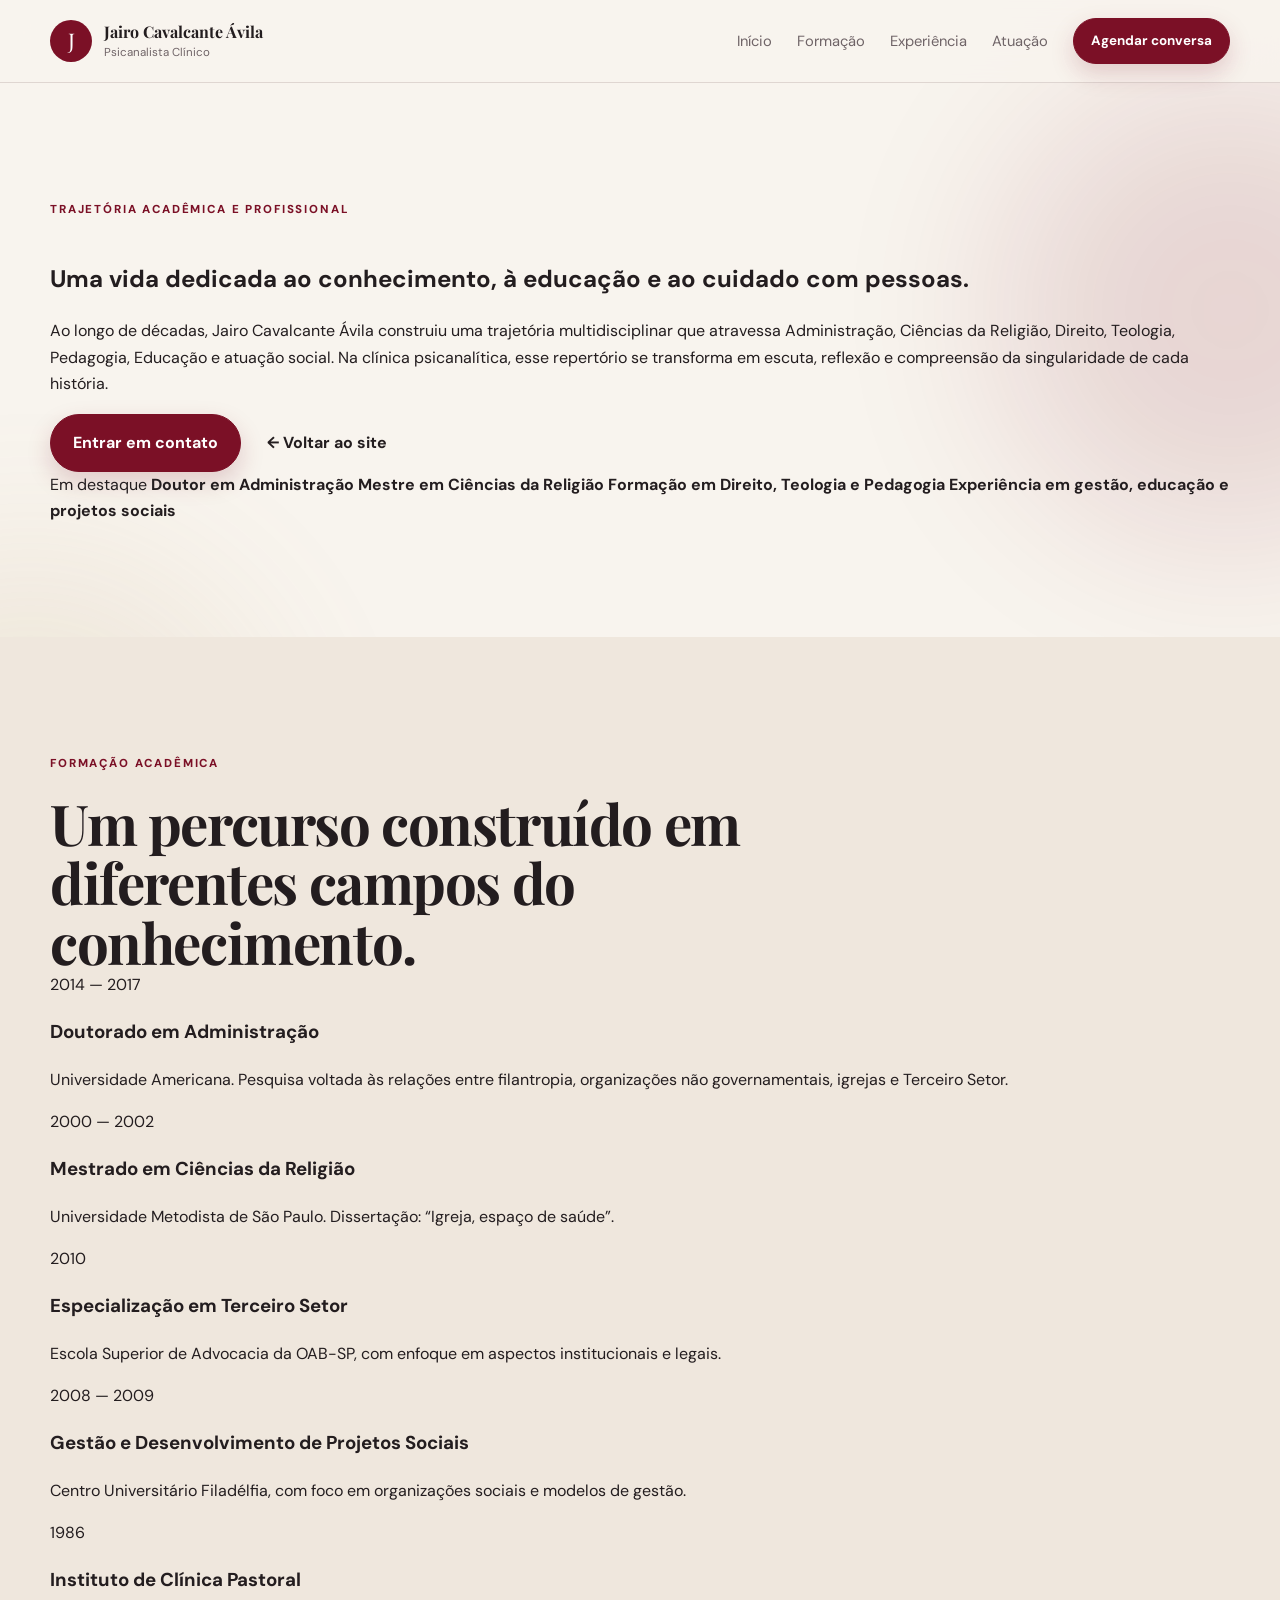
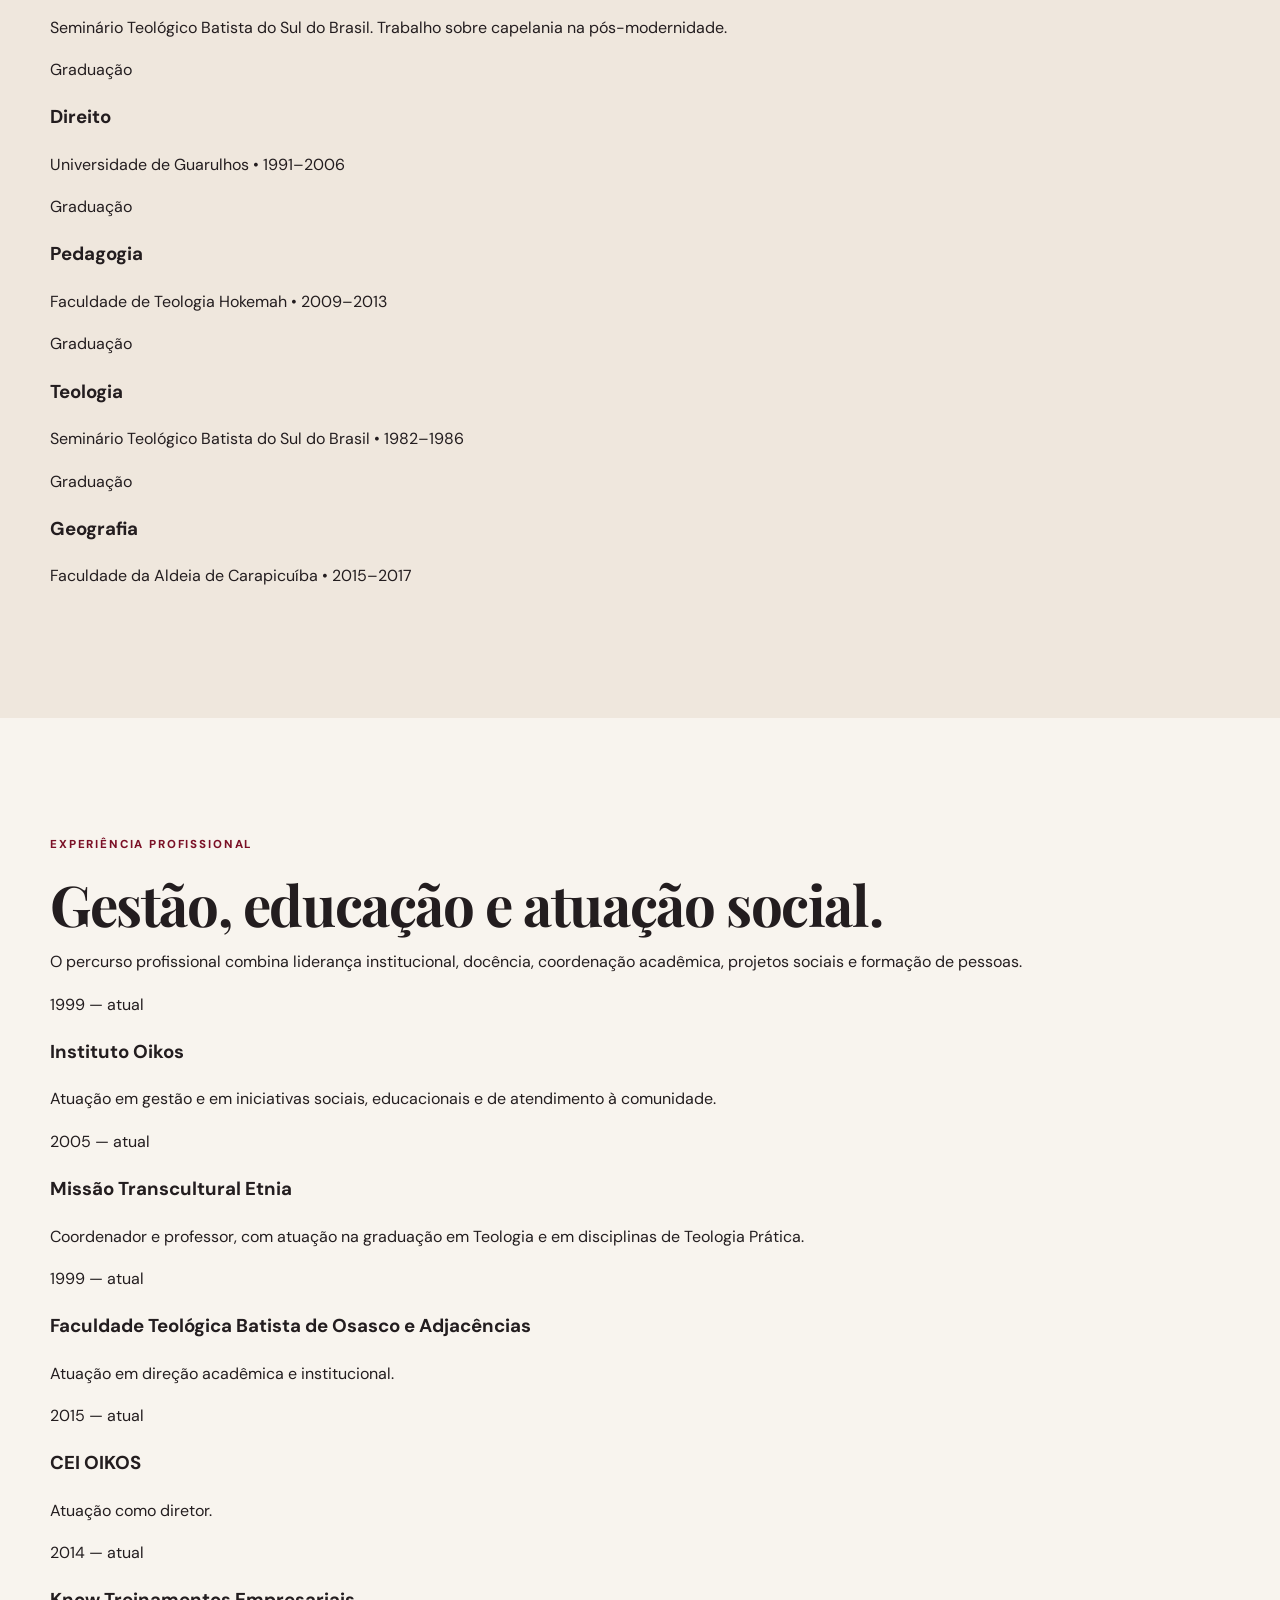
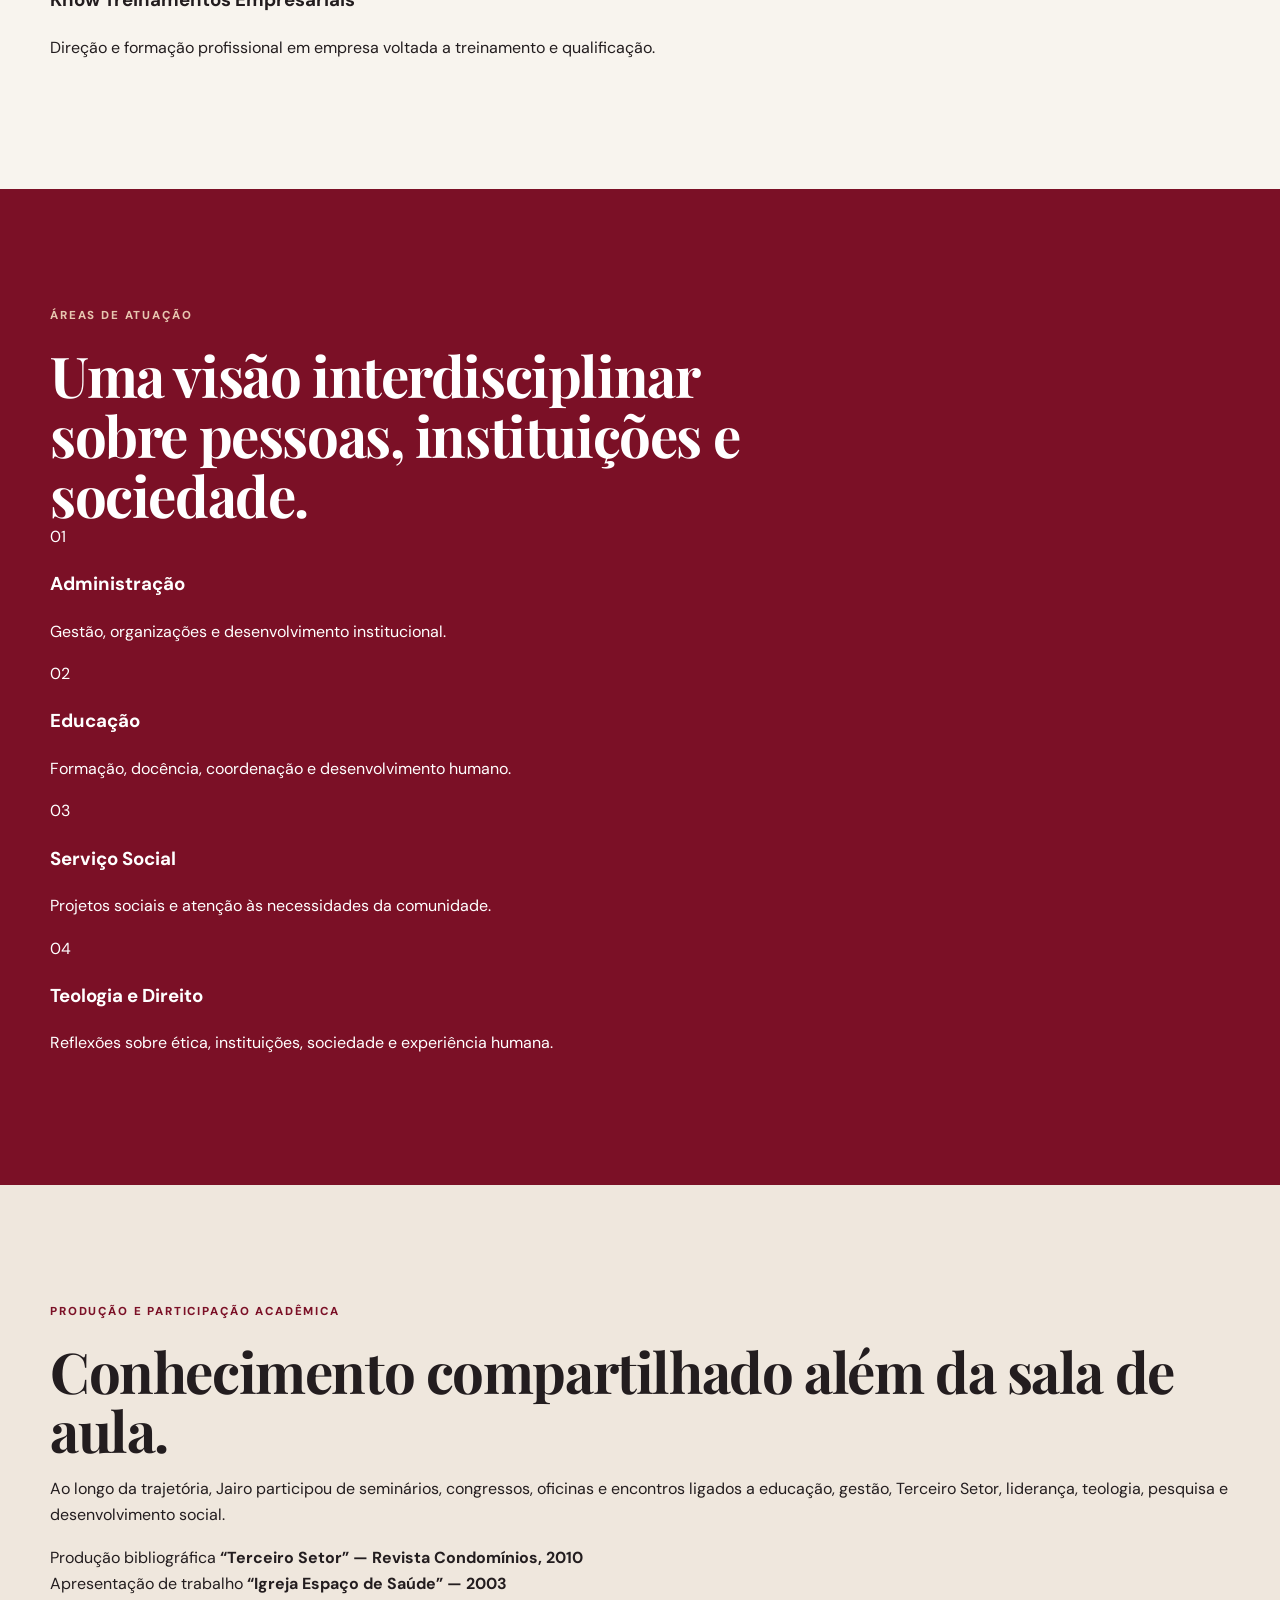
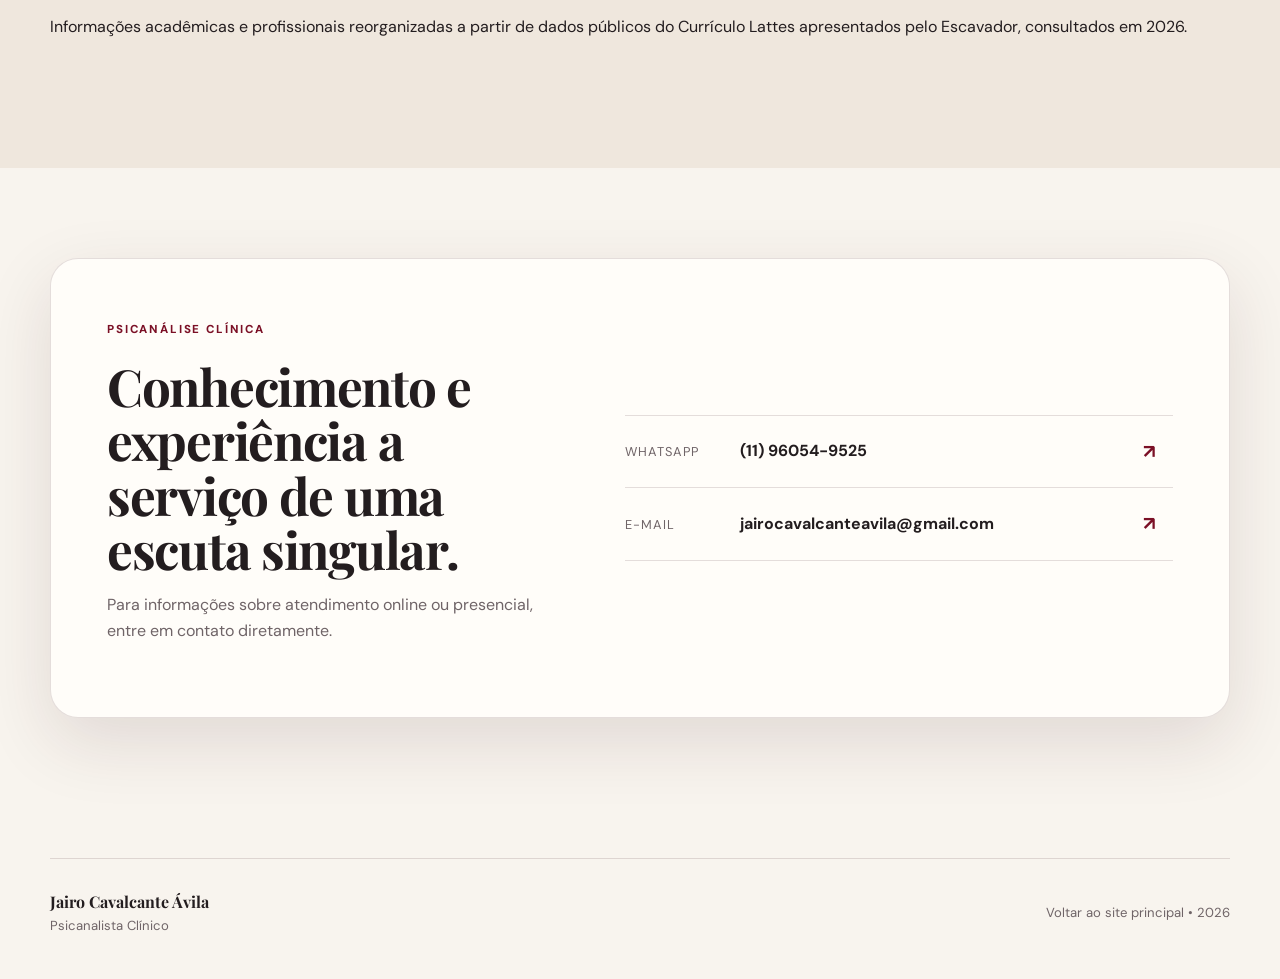
==== public/pages/sobre/index.html @ 626939d4 "feat: cria página completa sobre Jairo" ====
<!doctype html>
<html lang="pt-BR">
<head>
  <meta charset="utf-8">
  <meta name="viewport" content="width=device-width, initial-scale=1">
  <meta name="theme-color" content="#7b1026">
  <meta name="description" content="Trajetória acadêmica e profissional de Jairo Cavalcante Ávila.">
  <title>Trajetória | Jairo Cavalcante Ávila</title>
  <link rel="preconnect" href="https://fonts.googleapis.com">
  <link rel="preconnect" href="https://fonts.gstatic.com" crossorigin>
  <link href="https://fonts.googleapis.com/css2?family=DM+Sans:wght@400;500;600;700&family=Playfair+Display:wght@500;600;700&display=swap" rel="stylesheet">
  <link rel="stylesheet" href="../../assets/css/styles.css">
  <script src="../../assets/js/script.js" defer></script>
</head>
<body>
  <div class="page-glow glow-one" aria-hidden="true"></div>
  <div class="page-glow glow-two" aria-hidden="true"></div>

  <header class="site-header">
    <div class="container nav-wrap">
      <a class="brand" href="../../">
        <span class="brand-mark">J</span>
        <span class="brand-copy"><strong>Jairo Cavalcante Ávila</strong><small>Psicanalista Clínico</small></span>
      </a>
      <nav class="nav nav-page" aria-label="Navegação">
        <a href="../../">Início</a>
        <a href="#formacao-completa">Formação</a>
        <a href="#experiencia">Experiência</a>
        <a href="#atuacao">Atuação</a>
        <a class="button button-small" href="https://wa.me/5511960549525?text=Ol%C3%A1%2C%20Jairo.%20Gostaria%20de%20conversar%20sobre%20um%20atendimento." target="_blank" rel="noopener">Agendar conversa</a>
      </nav>
    </div>
  </header>

  <main>
    <section class="profile-hero section">
      <div class="container profile-hero-grid">
        <div class="reveal">
          <span class="eyebrow">Trajetória acadêmica e profissional</span>
          <h1>Uma vida dedicada ao conhecimento, à educação e ao cuidado com pessoas.</h1>
          <p>Ao longo de décadas, Jairo Cavalcante Ávila construiu uma trajetória multidisciplinar que atravessa Administração, Ciências da Religião, Direito, Teologia, Pedagogia, Educação e atuação social. Na clínica psicanalítica, esse repertório se transforma em escuta, reflexão e compreensão da singularidade de cada história.</p>
          <div class="hero-actions">
            <a class="button" href="../../#contato">Entrar em contato</a>
            <a class="text-link" href="../../">← Voltar ao site</a>
          </div>
        </div>
        <aside class="profile-summary reveal delay-1">
          <span>Em destaque</span>
          <strong>Doutor em Administração</strong>
          <strong>Mestre em Ciências da Religião</strong>
          <strong>Formação em Direito, Teologia e Pedagogia</strong>
          <strong>Experiência em gestão, educação e projetos sociais</strong>
        </aside>
      </div>
    </section>

    <section class="section section-soft" id="formacao-completa">
      <div class="container">
        <div class="section-heading compact reveal">
          <span class="eyebrow">Formação acadêmica</span>
          <h2>Um percurso construído em diferentes campos do conhecimento.</h2>
        </div>
        <div class="timeline">
          <article class="timeline-item reveal"><span>2014 — 2017</span><div><h3>Doutorado em Administração</h3><p>Universidade Americana. Pesquisa voltada às relações entre filantropia, organizações não governamentais, igrejas e Terceiro Setor.</p></div></article>
          <article class="timeline-item reveal"><span>2000 — 2002</span><div><h3>Mestrado em Ciências da Religião</h3><p>Universidade Metodista de São Paulo. Dissertação: “Igreja, espaço de saúde”.</p></div></article>
          <article class="timeline-item reveal"><span>2010</span><div><h3>Especialização em Terceiro Setor</h3><p>Escola Superior de Advocacia da OAB-SP, com enfoque em aspectos institucionais e legais.</p></div></article>
          <article class="timeline-item reveal"><span>2008 — 2009</span><div><h3>Gestão e Desenvolvimento de Projetos Sociais</h3><p>Centro Universitário Filadélfia, com foco em organizações sociais e modelos de gestão.</p></div></article>
          <article class="timeline-item reveal"><span>1986</span><div><h3>Instituto de Clínica Pastoral</h3><p>Seminário Teológico Batista do Sul do Brasil. Trabalho sobre capelania na pós-modernidade.</p></div></article>
        </div>

        <div class="degree-grid">
          <article class="degree-card reveal"><span>Graduação</span><h3>Direito</h3><p>Universidade de Guarulhos • 1991–2006</p></article>
          <article class="degree-card reveal delay-1"><span>Graduação</span><h3>Pedagogia</h3><p>Faculdade de Teologia Hokemah • 2009–2013</p></article>
          <article class="degree-card reveal delay-2"><span>Graduação</span><h3>Teologia</h3><p>Seminário Teológico Batista do Sul do Brasil • 1982–1986</p></article>
          <article class="degree-card reveal delay-3"><span>Graduação</span><h3>Geografia</h3><p>Faculdade da Aldeia de Carapicuíba • 2015–2017</p></article>
        </div>
      </div>
    </section>

    <section class="section" id="experiencia">
      <div class="container experience-layout">
        <div class="section-heading reveal">
          <span class="eyebrow">Experiência profissional</span>
          <h2>Gestão, educação e atuação social.</h2>
          <p>O percurso profissional combina liderança institucional, docência, coordenação acadêmica, projetos sociais e formação de pessoas.</p>
        </div>
        <div class="experience-list">
          <article class="experience-item reveal"><span>1999 — atual</span><div><h3>Instituto Oikos</h3><p>Atuação em gestão e em iniciativas sociais, educacionais e de atendimento à comunidade.</p></div></article>
          <article class="experience-item reveal"><span>2005 — atual</span><div><h3>Missão Transcultural Etnia</h3><p>Coordenador e professor, com atuação na graduação em Teologia e em disciplinas de Teologia Prática.</p></div></article>
          <article class="experience-item reveal"><span>1999 — atual</span><div><h3>Faculdade Teológica Batista de Osasco e Adjacências</h3><p>Atuação em direção acadêmica e institucional.</p></div></article>
          <article class="experience-item reveal"><span>2015 — atual</span><div><h3>CEI OIKOS</h3><p>Atuação como diretor.</p></div></article>
          <article class="experience-item reveal"><span>2014 — atual</span><div><h3>Know Treinamentos Empresariais</h3><p>Direção e formação profissional em empresa voltada a treinamento e qualificação.</p></div></article>
        </div>
      </div>
    </section>

    <section class="section section-bordeaux" id="atuacao">
      <div class="container">
        <div class="section-heading compact reveal">
          <span class="eyebrow light">Áreas de atuação</span>
          <h2>Uma visão interdisciplinar sobre pessoas, instituições e sociedade.</h2>
        </div>
        <div class="areas-grid">
          <article class="area-card reveal"><span>01</span><h3>Administração</h3><p>Gestão, organizações e desenvolvimento institucional.</p></article>
          <article class="area-card reveal delay-1"><span>02</span><h3>Educação</h3><p>Formação, docência, coordenação e desenvolvimento humano.</p></article>
          <article class="area-card reveal delay-2"><span>03</span><h3>Serviço Social</h3><p>Projetos sociais e atenção às necessidades da comunidade.</p></article>
          <article class="area-card reveal delay-3"><span>04</span><h3>Teologia e Direito</h3><p>Reflexões sobre ética, instituições, sociedade e experiência humana.</p></article>
        </div>
      </div>
    </section>

    <section class="section section-soft">
      <div class="container editorial-grid">
        <div class="section-heading reveal">
          <span class="eyebrow">Produção e participação acadêmica</span>
          <h2>Conhecimento compartilhado além da sala de aula.</h2>
        </div>
        <div class="editorial-copy reveal delay-1">
          <p>Ao longo da trajetória, Jairo participou de seminários, congressos, oficinas e encontros ligados a educação, gestão, Terceiro Setor, liderança, teologia, pesquisa e desenvolvimento social.</p>
          <div class="publication">
            <span>Produção bibliográfica</span>
            <strong>“Terceiro Setor” — Revista Condomínios, 2010</strong>
          </div>
          <div class="publication">
            <span>Apresentação de trabalho</span>
            <strong>“Igreja Espaço de Saúde” — 2003</strong>
          </div>
          <p class="source-note">Informações acadêmicas e profissionais reorganizadas a partir de dados públicos do Currículo Lattes apresentados pelo Escavador, consultados em 2026.</p>
        </div>
      </div>
    </section>

    <section class="section contact-section">
      <div class="container contact-card reveal">
        <div><span class="eyebrow">Psicanálise clínica</span><h2>Conhecimento e experiência a serviço de uma escuta singular.</h2><p>Para informações sobre atendimento online ou presencial, entre em contato diretamente.</p></div>
        <div class="contact-actions">
          <a class="contact-row" href="https://wa.me/5511960549525" target="_blank" rel="noopener"><span>WhatsApp</span><strong>(11) 96054-9525</strong><b>↗</b></a>
          <a class="contact-row" href="mailto:jairocavalcanteavila@gmail.com"><span>E-mail</span><strong>jairocavalcanteavila@gmail.com</strong><b>↗</b></a>
        </div>
      </div>
    </section>
  </main>

  <footer class="footer"><div class="container footer-inner"><div><strong>Jairo Cavalcante Ávila</strong><span>Psicanalista Clínico</span></div><p><a href="../../">Voltar ao site principal</a> • <span id="year"></span></p></div></footer>
</body>
</html>
---- public/assets/css/styles.css ----
:root {
  --wine:#7b1026;
  --wine-2:#5d0b1d;
  --wine-3:#9b2940;
  --gold:#b49257;
  --ink:#231d1f;
  --muted:#6f6467;
  --paper:#f8f4ee;
  --paper-2:#efe7dd;
  --card:#fffdf9;
  --line:rgba(91, 60, 67, .16);
  --shadow:0 24px 70px rgba(56, 25, 33, .12);
  --radius:28px;
  --serif:"Playfair Display", Georgia, serif;
  --sans:"DM Sans", system-ui, sans-serif;
}
*{box-sizing:border-box}html{scroll-behavior:smooth}body{margin:0;font-family:var(--sans);background:var(--paper);color:var(--ink);line-height:1.65;overflow-x:hidden}body.dark{--ink:#f6efe9;--muted:#c7b8ba;--paper:#171214;--paper-2:#22191c;--card:#20171a;--line:rgba(255,255,255,.10);--shadow:0 30px 80px rgba(0,0,0,.35)}a{color:inherit;text-decoration:none}img{max-width:100%;display:block}.container{width:min(1180px,calc(100% - 40px));margin:auto}.section{padding:112px 0;position:relative}.section-soft{background:var(--paper-2)}
.page-glow{position:fixed;pointer-events:none;z-index:-1;width:460px;height:460px;border-radius:50%;filter:blur(90px);opacity:.13}.glow-one{background:var(--wine);right:-180px;top:80px}.glow-two{background:var(--gold);left:-200px;bottom:-120px}
.site-header{position:sticky;top:0;z-index:50;background:color-mix(in srgb,var(--paper) 86%,transparent);backdrop-filter:blur(18px);border-bottom:1px solid var(--line)}.nav-wrap{height:82px;display:flex;align-items:center;justify-content:space-between}.brand{display:flex;align-items:center;gap:12px}.brand-mark{width:42px;height:42px;border-radius:50%;display:grid;place-items:center;background:var(--wine);color:#fff;font-family:var(--serif);font-size:1.35rem}.brand-copy{display:flex;flex-direction:column;line-height:1.15}.brand-copy strong{font-family:var(--serif);font-size:1rem}.brand-copy small{color:var(--muted);font-size:.72rem;margin-top:4px}.nav{display:flex;align-items:center;gap:25px;font-size:.92rem}.nav>a:not(.button){color:var(--muted);transition:.2s}.nav>a:not(.button):hover{color:var(--wine)}.button{display:inline-flex;align-items:center;justify-content:center;border-radius:999px;padding:15px 22px;background:var(--wine);color:#fff;font-weight:700;border:1px solid var(--wine);box-shadow:0 10px 25px rgba(123,16,38,.18);transition:.25s}.button:hover{transform:translateY(-2px);background:var(--wine-2)}.button-small{padding:11px 17px;font-size:.84rem}.button-light{background:#fff;color:var(--wine);border-color:#fff}.button-light:hover{background:#f4e9e3;color:var(--wine)}.theme-toggle{border:1px solid var(--line);background:transparent;color:var(--ink);width:38px;height:38px;border-radius:50%;cursor:pointer;font-size:1rem}.moon{display:none}body.dark .sun{display:none}body.dark .moon{display:inline}.nav-toggle{display:none;border:0;background:transparent;width:38px;height:38px;position:relative}.nav-toggle span{position:absolute;width:22px;height:1.5px;background:var(--ink);left:8px}.nav-toggle span:first-child{top:14px}.nav-toggle span:last-child{top:22px}
.hero{padding-top:90px;min-height:calc(100vh - 82px);display:flex;align-items:center}.hero-grid{display:grid;grid-template-columns:1.2fr .8fr;gap:80px;align-items:center}.eyebrow{display:inline-block;text-transform:uppercase;letter-spacing:.16em;font-size:.72rem;font-weight:800;color:var(--wine);margin-bottom:20px}.eyebrow.light{color:#e7c6b0}.hero h1,.section-heading h2,.service-copy h2,.contact-card h2{font-family:var(--serif);letter-spacing:-.025em;line-height:1.06;margin:0}.hero h1{font-size:clamp(3.2rem,6vw,6.3rem);max-width:900px}.hero h1 em{color:var(--wine);font-weight:500}.hero-lead{font-size:1.12rem;max-width:720px;color:var(--muted);margin:28px 0 32px}.hero-actions{display:flex;align-items:center;gap:26px;flex-wrap:wrap}.text-link{font-weight:700}.text-link span{color:var(--wine);margin-left:4px}.hero-meta{display:flex;gap:36px;margin-top:48px;padding-top:24px;border-top:1px solid var(--line)}.hero-meta div{display:flex;flex-direction:column}.hero-meta strong{font-size:.9rem}.hero-meta span{color:var(--muted);font-size:.82rem}.hero-visual{position:relative;display:flex;justify-content:center}.portrait-frame{position:relative;width:min(420px,90%);aspect-ratio:4/5;border-radius:220px 220px 48px 48px;background:linear-gradient(145deg,#e7d9ce,#fff);padding:18px;box-shadow:var(--shadow)}body.dark .portrait-frame{background:linear-gradient(145deg,#2a1c20,#4c2c35)}.portrait-frame img{width:100%;height:100%;object-fit:cover;border-radius:205px 205px 36px 36px;filter:saturate(.88) contrast(1.03)}.portrait-ring{position:absolute;inset:-16px;border:1px solid rgba(180,146,87,.55);border-radius:240px 240px 60px 60px}.portrait-card{position:absolute;left:-30px;bottom:34px;background:var(--card);padding:15px 18px;border-radius:14px;box-shadow:var(--shadow);display:flex;flex-direction:column}.portrait-card span{font-size:.75rem;color:var(--muted)}.portrait-card strong{font-family:var(--serif);font-size:1.05rem}.quote-card{position:absolute;right:-45px;top:62px;width:205px;padding:18px;background:var(--wine);color:#fff;border-radius:16px;font-family:var(--serif);font-size:.98rem;line-height:1.45;box-shadow:0 18px 40px rgba(123,16,38,.25)}
.split-grid{display:grid;grid-template-columns:.85fr 1.15fr;gap:100px;align-items:start}.section-heading h2{font-size:clamp(2.6rem,4.4vw,4.6rem)}.section-heading.compact{max-width:730px}.section-heading.compact p{max-width:620px;color:var(--muted)}.prose{font-family:var(--serif);font-size:1.32rem;line-height:1.7}.prose p{margin:0 0 22px}.credentials-grid{display:grid;grid-template-columns:repeat(4,1fr);gap:18px;margin-top:56px}.credential-card{padding:28px;border:1px solid var(--line);border-radius:20px;background:color-mix(in srgb,var(--card) 82%,transparent);min-height:270px}.credential-card>span{display:inline-flex;width:38px;height:38px;border-radius:50%;align-items:center;justify-content:center;background:rgba(123,16,38,.08);color:var(--wine);font-weight:800;font-size:.8rem}.credential-card h3{font-family:var(--serif);font-size:1.35rem;line-height:1.22;margin:45px 0 12px}.credential-card p{color:var(--muted);font-size:.9rem;margin:0}
.section-bordeaux{background:var(--wine);color:#fff}.service-layout{display:grid;grid-template-columns:.8fr 1.2fr;gap:90px}.service-copy h2{font-size:clamp(2.8rem,4.6vw,4.8rem)}.service-copy p{color:#e7d3d6;max-width:520px;margin:24px 0 30px}.topics{border-top:1px solid rgba(255,255,255,.22)}.topic{display:grid;grid-template-columns:48px 1fr;gap:22px;padding:26px 0;border-bottom:1px solid rgba(255,255,255,.18)}.topic>span{font-size:.78rem;color:#d8a7b2;padding-top:4px}.topic h3{font-family:var(--serif);font-size:1.35rem;margin:0 0 6px}.topic p{color:#e9d9dc;margin:0;font-size:.95rem}
.session-grid{display:grid;grid-template-columns:.75fr 1.25fr;gap:90px}.steps{display:grid;grid-template-columns:repeat(3,1fr);gap:18px}.step{padding:28px;background:var(--card);border:1px solid var(--line);border-radius:18px;min-height:250px}.step span{font-family:var(--serif);font-size:2.2rem;color:var(--gold)}.step h3{font-family:var(--serif);font-size:1.3rem;margin:30px 0 10px}.step p{color:var(--muted);font-size:.9rem;margin:0}.faq-layout{display:grid;grid-template-columns:.8fr 1.2fr;gap:90px}.faq-list details{border-bottom:1px solid var(--line);padding:22px 0}.faq-list summary{list-style:none;font-family:var(--serif);font-size:1.25rem;font-weight:600;cursor:pointer;display:flex;justify-content:space-between;gap:20px}.faq-list summary::-webkit-details-marker{display:none}.faq-list summary:after{content:"+";color:var(--wine)}.faq-list details[open] summary:after{content:"−"}.faq-list p{color:var(--muted);max-width:760px;margin:14px 0 0}.contact-section{padding-top:90px}.contact-card{background:var(--card);border:1px solid var(--line);border-radius:var(--radius);padding:56px;box-shadow:var(--shadow);display:grid;grid-template-columns:.9fr 1.1fr;gap:70px;align-items:center}.contact-card h2{font-size:clamp(2.5rem,4vw,4rem)}.contact-card p{color:var(--muted);max-width:480px}.contact-actions{display:flex;flex-direction:column}.contact-row{display:grid;grid-template-columns:100px 1fr 30px;align-items:center;gap:15px;padding:20px 0;border-bottom:1px solid var(--line)}.contact-row:first-child{border-top:1px solid var(--line)}.contact-row span{color:var(--muted);font-size:.8rem;text-transform:uppercase;letter-spacing:.08em}.contact-row strong{font-size:1rem}.contact-row b{color:var(--wine);font-size:1.2rem}.footer{padding:28px 0 42px}.footer-inner{display:flex;justify-content:space-between;align-items:center;gap:30px;border-top:1px solid var(--line);padding-top:30px}.footer-inner>div{display:flex;flex-direction:column}.footer-inner strong{font-family:var(--serif)}.footer-inner span,.footer-inner p{color:var(--muted);font-size:.82rem}.floating-whatsapp{position:fixed;right:22px;bottom:22px;z-index:40;background:var(--wine);color:#fff;padding:13px 17px;border-radius:999px;box-shadow:0 14px 32px rgba(123,16,38,.28);display:flex;align-items:center;gap:9px;font-weight:700;font-size:.88rem}.reveal{opacity:0;transform:translateY(26px);transition:opacity .7s ease,transform .7s ease}.reveal.visible{opacity:1;transform:none}.delay-1{transition-delay:.08s}.delay-2{transition-delay:.16s}.delay-3{transition-delay:.24s}
@media (max-width:1000px){.nav-toggle{display:block}.nav{position:absolute;top:82px;left:20px;right:20px;background:var(--card);border:1px solid var(--line);border-radius:18px;padding:20px;box-shadow:var(--shadow);display:none;flex-direction:column;align-items:stretch}.nav.open{display:flex}.theme-toggle{align-self:flex-start}.hero-grid,.split-grid,.service-layout,.session-grid,.faq-layout,.contact-card{grid-template-columns:1fr}.hero-grid{gap:70px}.hero-copy{text-align:center}.hero-lead{margin-left:auto;margin-right:auto}.hero-actions,.hero-meta{justify-content:center}.hero-visual{max-width:560px;margin:auto}.split-grid,.service-layout,.session-grid,.faq-layout,.contact-card{gap:46px}.credentials-grid{grid-template-columns:repeat(2,1fr)}.steps{grid-template-columns:1fr}.contact-card{padding:40px}.quote-card{right:-10px}.portrait-card{left:-10px}}
@media (max-width:640px){.container{width:min(100% - 28px,1180px)}.section{padding:78px 0}.site-header .brand-copy small{display:none}.hero{padding-top:56px}.hero h1{font-size:clamp(2.75rem,14vw,4.2rem)}.hero-lead{font-size:1rem}.hero-actions{gap:18px}.hero-actions .button{width:100%}.hero-meta{display:grid;grid-template-columns:1fr 1fr;gap:18px;text-align:left}.hero-visual{padding:0 10px}.portrait-frame{width:90%;aspect-ratio:4/5}.portrait-card{left:2px;bottom:22px}.quote-card{position:relative;right:auto;top:auto;margin:-10px 0 0 auto;width:72%;font-size:.9rem}.section-heading h2,.service-copy h2,.contact-card h2{font-size:2.65rem}.split-grid,.service-layout,.session-grid,.faq-layout{gap:34px}.prose{font-size:1.13rem}.credentials-grid{grid-template-columns:1fr}.credential-card{min-height:auto}.credential-card h3{margin-top:24px}.topic{grid-template-columns:36px 1fr;gap:14px}.contact-card{padding:28px 22px}.contact-row{grid-template-columns:1fr 30px;gap:4px}.contact-row span{grid-column:1/2}.contact-row strong{grid-column:1/2;word-break:break-word}.contact-row b{grid-column:2/3;grid-row:1/3}.footer-inner{flex-direction:column;align-items:flex-start}.floating-whatsapp span{display:none}.floating-whatsapp{width:52px;height:52px;justify-content:center;padding:0}.floating-whatsapp b{font-size:1.1rem}}
@media (prefers-reduced-motion:reduce){html{scroll-behavior:auto}.reveal{opacity:1;transform:none;transition:none}.button{transition:none}}
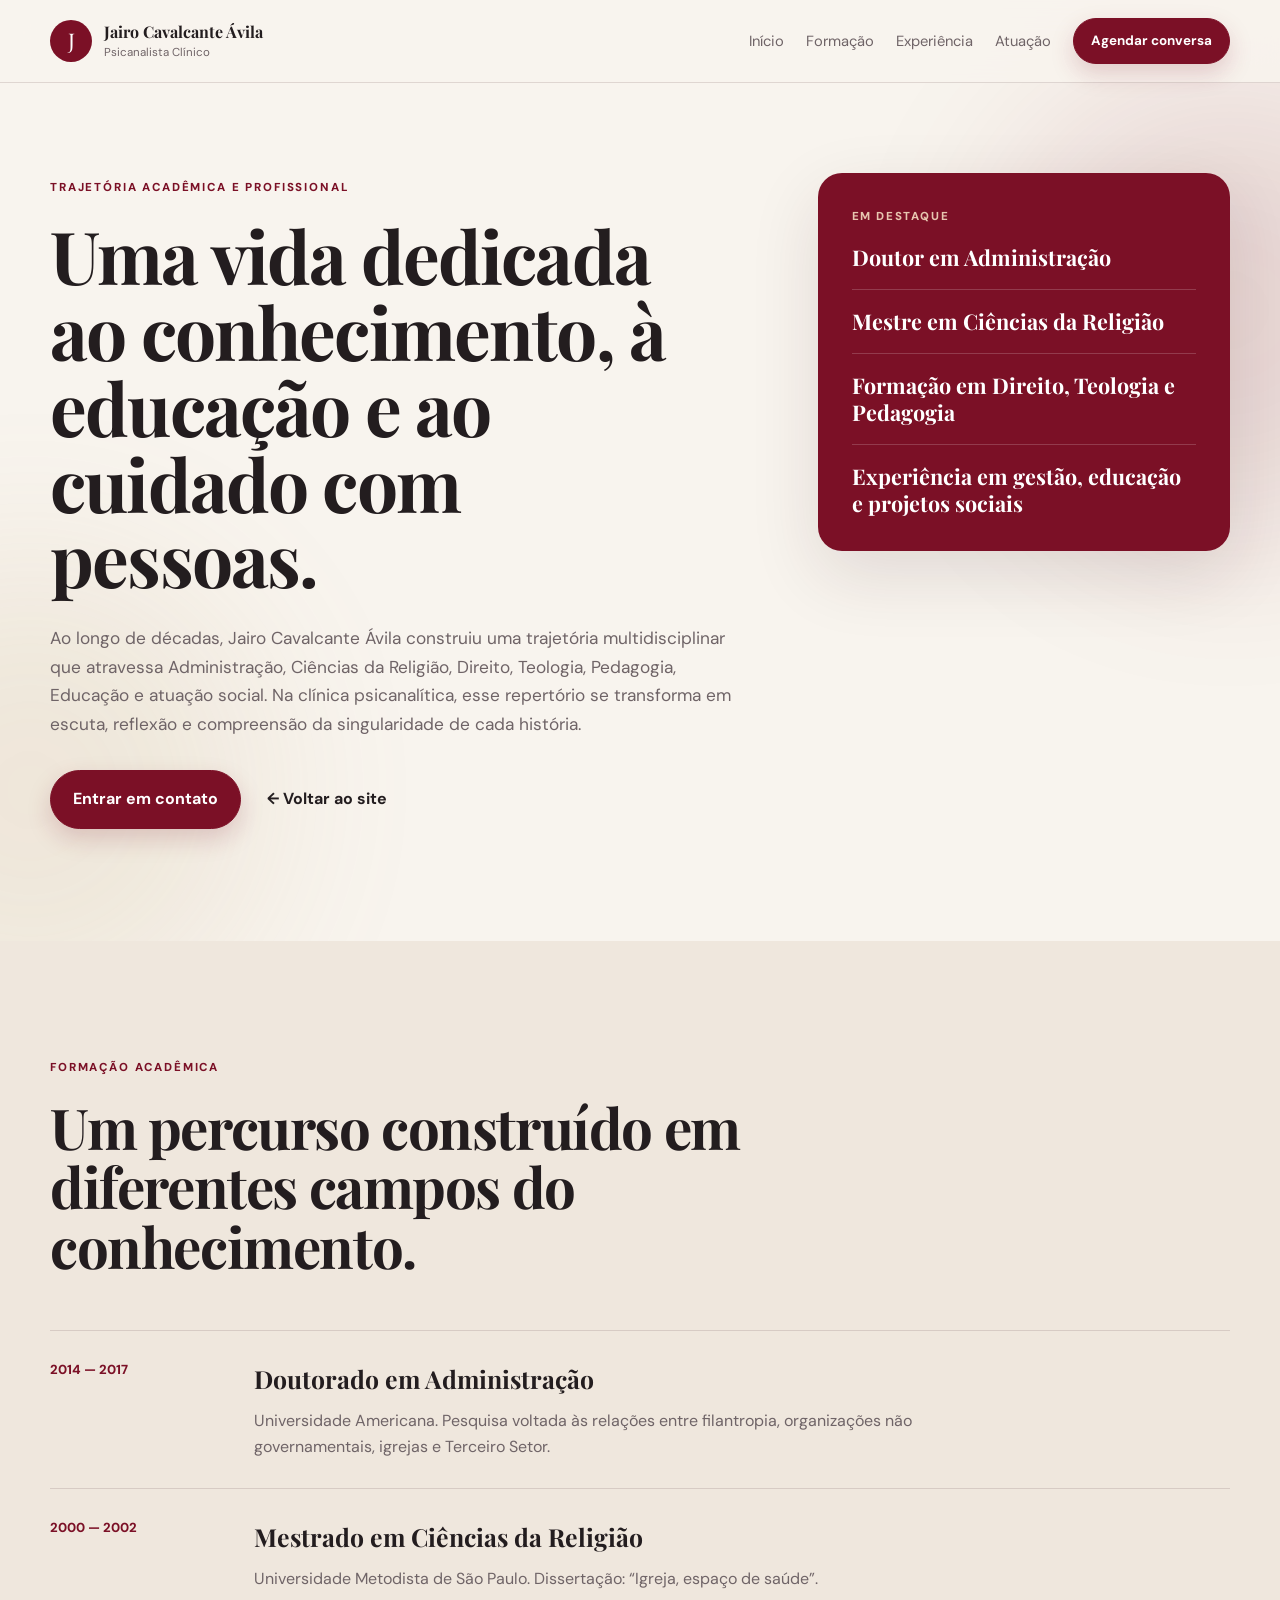
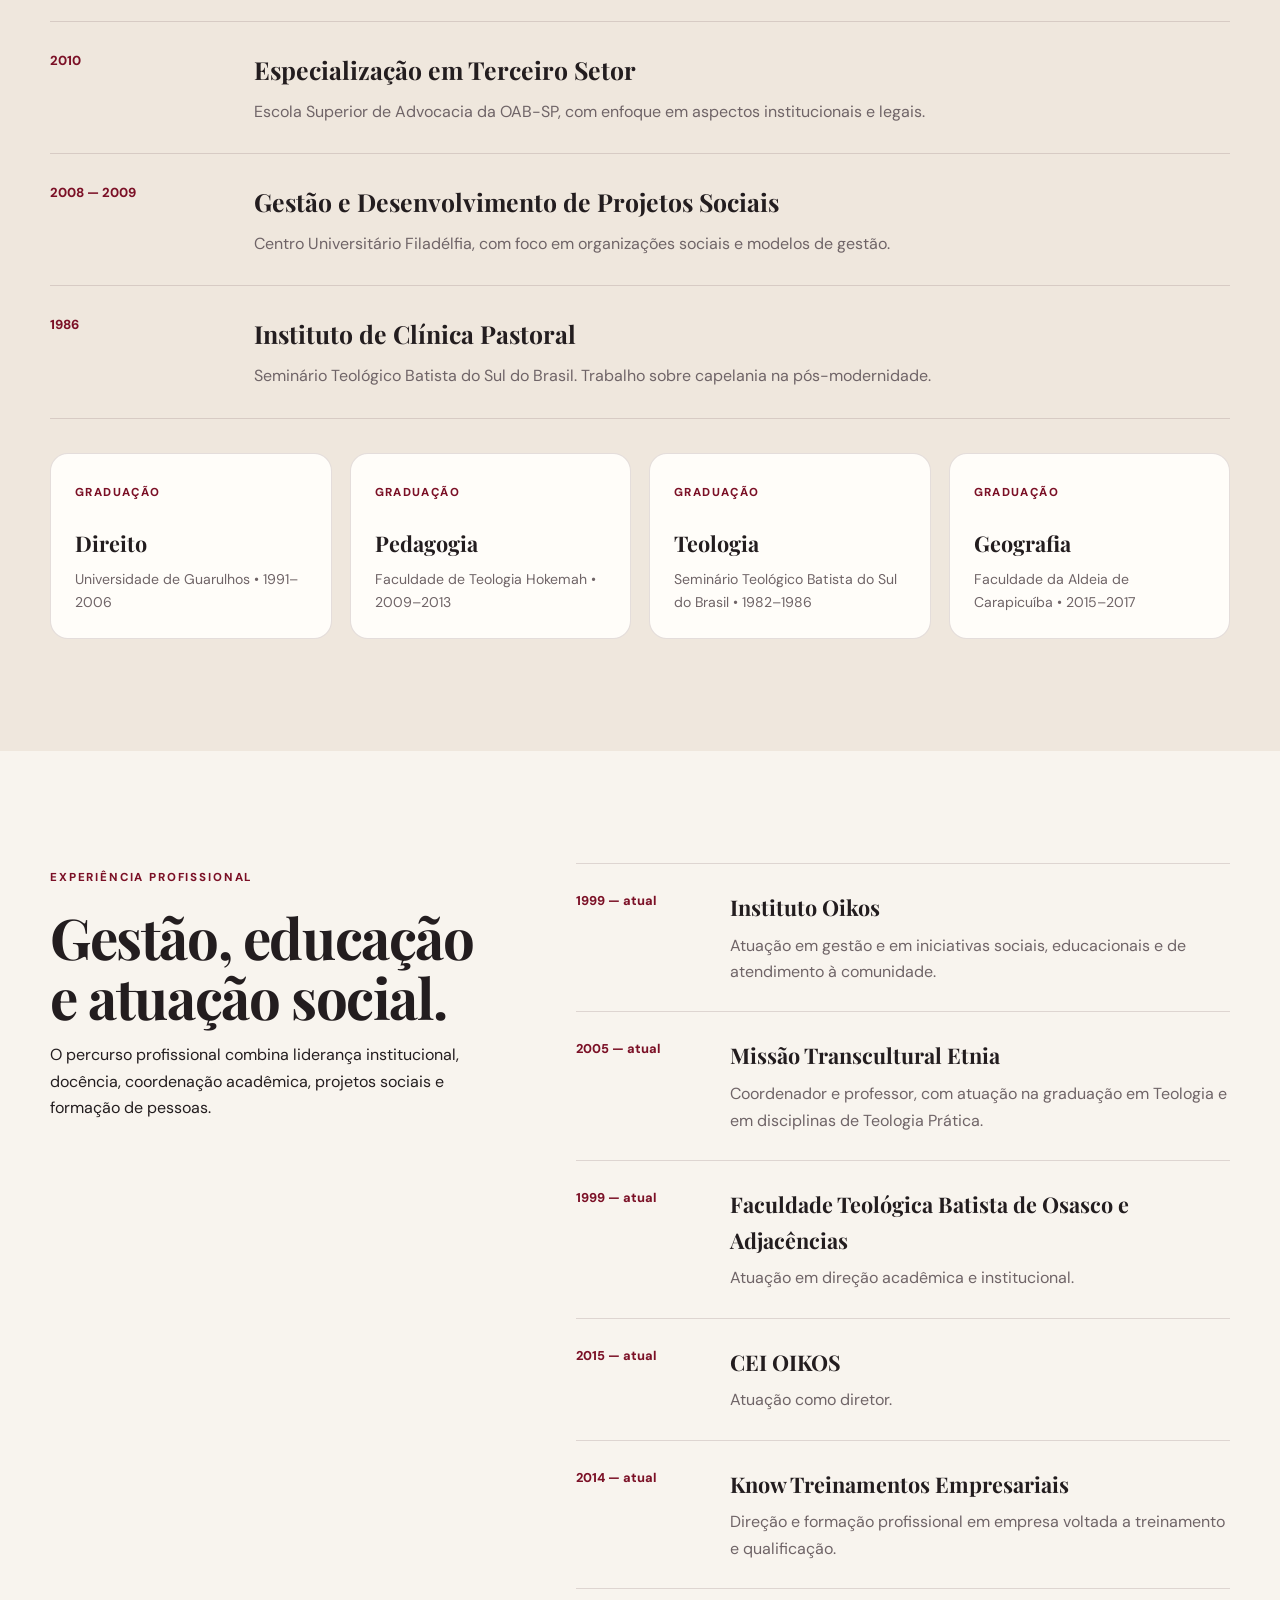
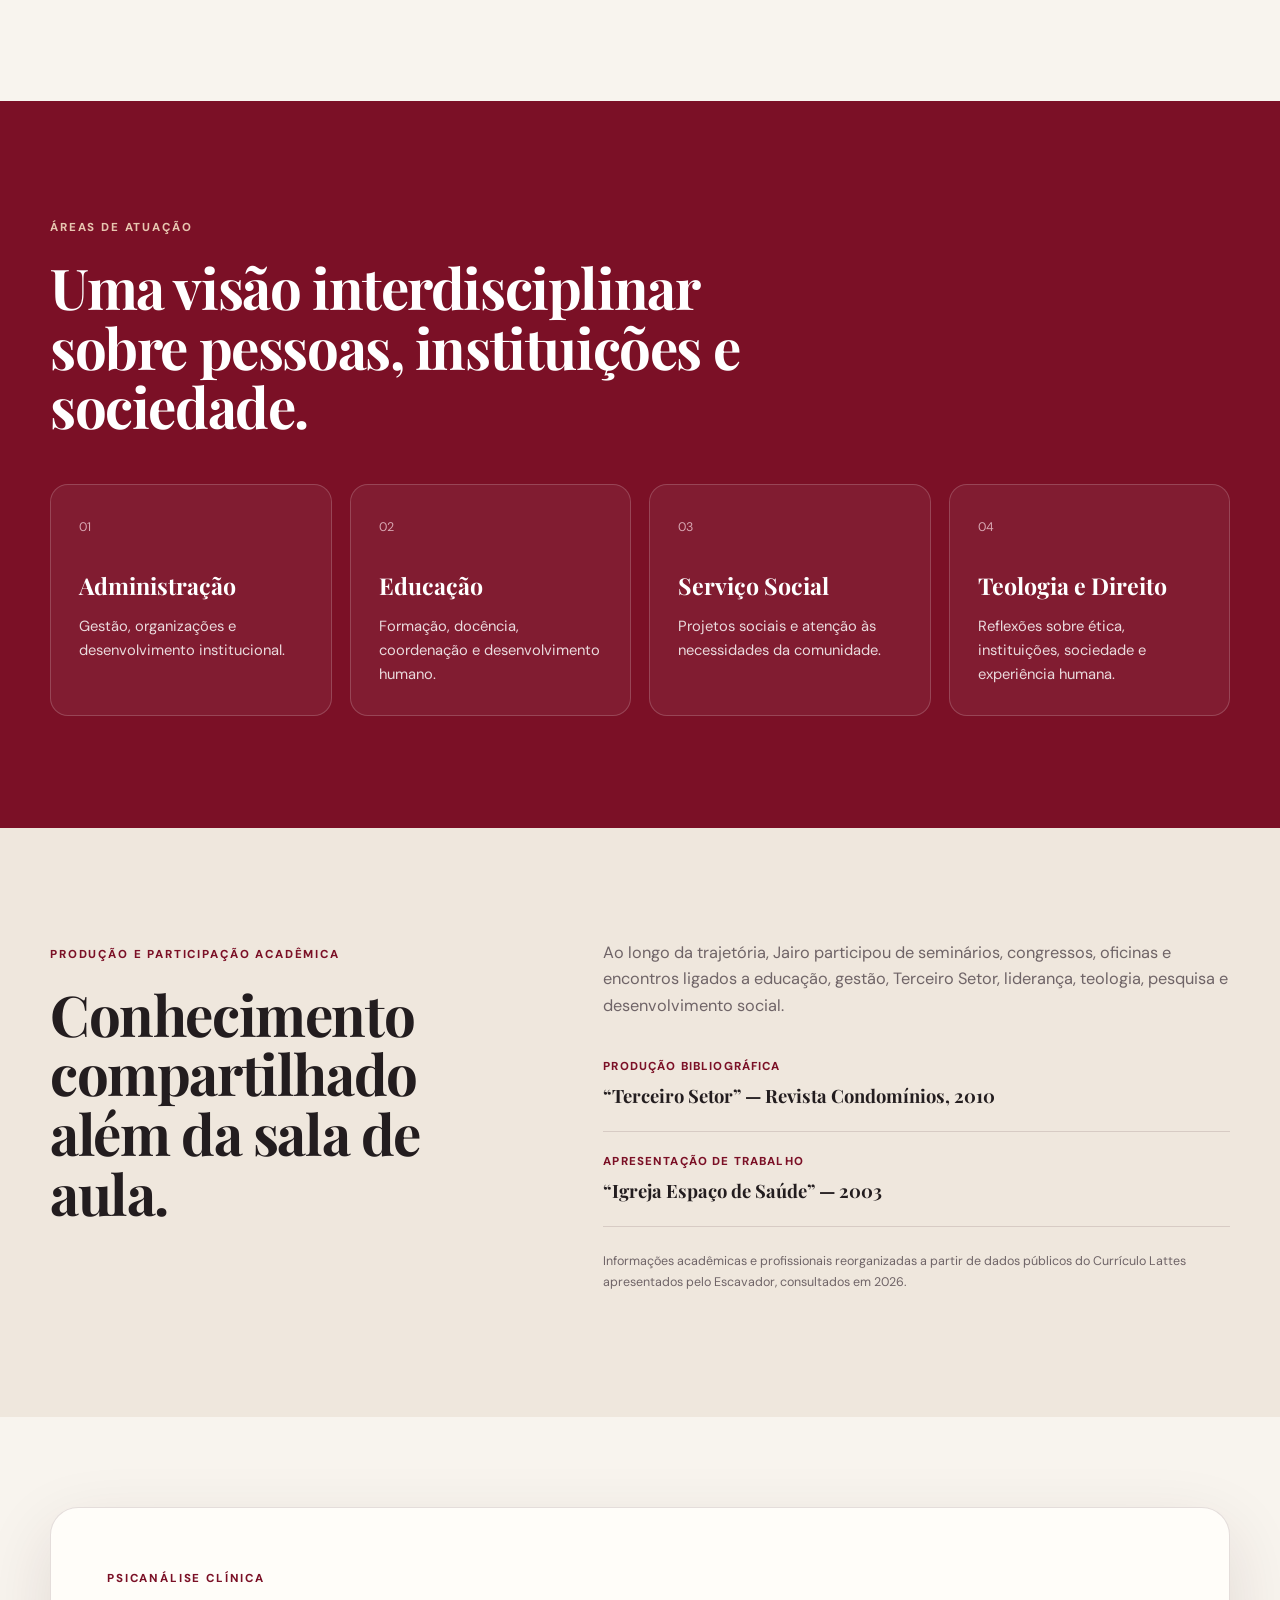
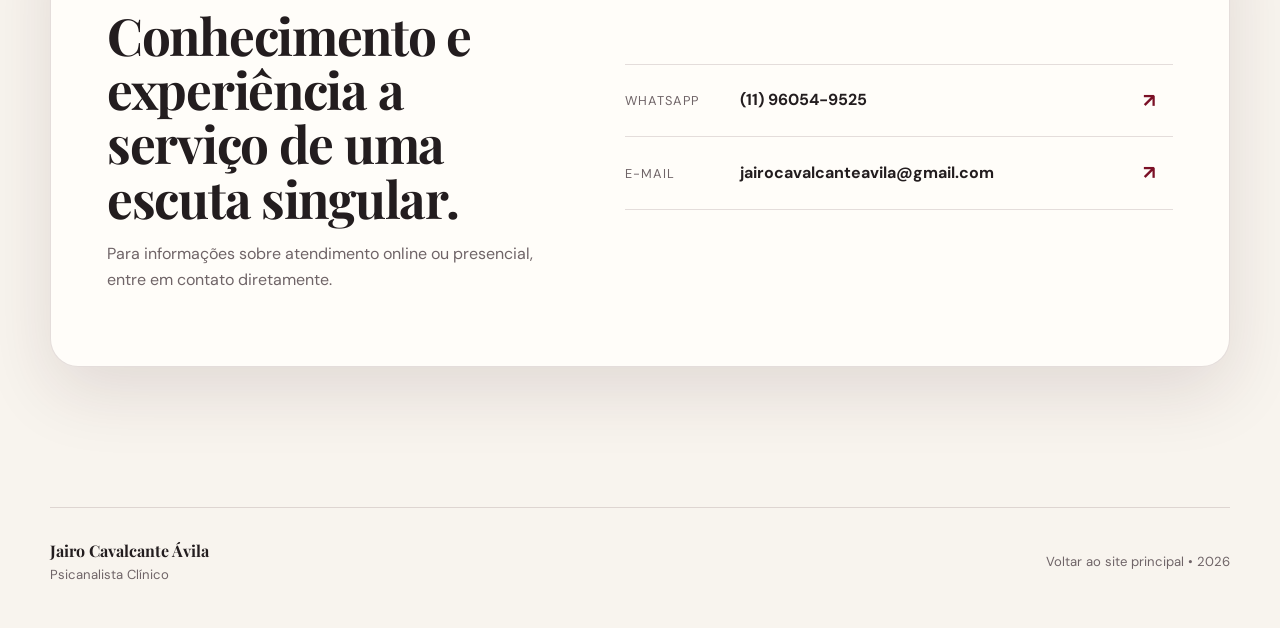
==== commit 555524ff: "chore: uniformiza favicon e versão de CSS na página sobre" ====
--- a/public/pages/sobre/index.html
+++ b/public/pages/sobre/index.html
@@ -9,7 +9,8 @@
   <link rel="preconnect" href="https://fonts.googleapis.com">
   <link rel="preconnect" href="https://fonts.gstatic.com" crossorigin>
   <link href="https://fonts.googleapis.com/css2?family=DM+Sans:wght@400;500;600;700&family=Playfair+Display:wght@500;600;700&display=swap" rel="stylesheet">
-  <link rel="stylesheet" href="../../assets/css/styles.css">
+  <link rel="icon" type="image/svg+xml" href="../../assets/images/favicon.svg">
+  <link rel="stylesheet" href="../../assets/css/styles.css?v=2">
   <script src="../../assets/js/script.js" defer></script>
 </head>
 <body>
--- a/public/assets/css/styles.css
+++ b/public/assets/css/styles.css
@@ -24,3 +24,35 @@
 @media (max-width:1000px){.nav-toggle{display:block}.nav{position:absolute;top:82px;left:20px;right:20px;background:var(--card);border:1px solid var(--line);border-radius:18px;padding:20px;box-shadow:var(--shadow);display:none;flex-direction:column;align-items:stretch}.nav.open{display:flex}.theme-toggle{align-self:flex-start}.hero-grid,.split-grid,.service-layout,.session-grid,.faq-layout,.contact-card{grid-template-columns:1fr}.hero-grid{gap:70px}.hero-copy{text-align:center}.hero-lead{margin-left:auto;margin-right:auto}.hero-actions,.hero-meta{justify-content:center}.hero-visual{max-width:560px;margin:auto}.split-grid,.service-layout,.session-grid,.faq-layout,.contact-card{gap:46px}.credentials-grid{grid-template-columns:repeat(2,1fr)}.steps{grid-template-columns:1fr}.contact-card{padding:40px}.quote-card{right:-10px}.portrait-card{left:-10px}}
 @media (max-width:640px){.container{width:min(100% - 28px,1180px)}.section{padding:78px 0}.site-header .brand-copy small{display:none}.hero{padding-top:56px}.hero h1{font-size:clamp(2.75rem,14vw,4.2rem)}.hero-lead{font-size:1rem}.hero-actions{gap:18px}.hero-actions .button{width:100%}.hero-meta{display:grid;grid-template-columns:1fr 1fr;gap:18px;text-align:left}.hero-visual{padding:0 10px}.portrait-frame{width:90%;aspect-ratio:4/5}.portrait-card{left:2px;bottom:22px}.quote-card{position:relative;right:auto;top:auto;margin:-10px 0 0 auto;width:72%;font-size:.9rem}.section-heading h2,.service-copy h2,.contact-card h2{font-size:2.65rem}.split-grid,.service-layout,.session-grid,.faq-layout{gap:34px}.prose{font-size:1.13rem}.credentials-grid{grid-template-columns:1fr}.credential-card{min-height:auto}.credential-card h3{margin-top:24px}.topic{grid-template-columns:36px 1fr;gap:14px}.contact-card{padding:28px 22px}.contact-row{grid-template-columns:1fr 30px;gap:4px}.contact-row span{grid-column:1/2}.contact-row strong{grid-column:1/2;word-break:break-word}.contact-row b{grid-column:2/3;grid-row:1/3}.footer-inner{flex-direction:column;align-items:flex-start}.floating-whatsapp span{display:none}.floating-whatsapp{width:52px;height:52px;justify-content:center;padding:0}.floating-whatsapp b{font-size:1.1rem}}
 @media (prefers-reduced-motion:reduce){html{scroll-behavior:auto}.reveal{opacity:1;transform:none;transition:none}.button{transition:none}}
+
+.about-actions{display:flex;align-items:center;gap:16px;flex-wrap:wrap;margin-top:30px}.about-actions span{font-family:var(--sans);font-size:.86rem;color:var(--muted);max-width:320px}
+.profile-hero{padding-top:90px}.profile-hero-grid{display:grid;grid-template-columns:1.25fr .75fr;gap:80px;align-items:start}.profile-hero h1{font-family:var(--serif);font-size:clamp(3.2rem,5.7vw,5.8rem);line-height:1.04;letter-spacing:-.025em;margin:0}.profile-hero p{font-size:1.08rem;color:var(--muted);max-width:760px;margin:28px 0 32px}.profile-summary{background:var(--wine);color:#fff;border-radius:24px;padding:34px;box-shadow:var(--shadow);display:flex;flex-direction:column;gap:18px}.profile-summary>span{font-size:.72rem;text-transform:uppercase;letter-spacing:.14em;color:#e7c6b0;font-weight:800}.profile-summary strong{font-family:var(--serif);font-size:1.35rem;line-height:1.25;padding-bottom:18px;border-bottom:1px solid rgba(255,255,255,.18)}.profile-summary strong:last-child{border-bottom:0;padding-bottom:0}
+.timeline{margin-top:54px;border-top:1px solid var(--line)}.timeline-item{display:grid;grid-template-columns:170px 1fr;gap:34px;padding:28px 0;border-bottom:1px solid var(--line)}.timeline-item>span{color:var(--wine);font-weight:800;font-size:.82rem}.timeline-item h3{font-family:var(--serif);font-size:1.55rem;margin:0 0 8px}.timeline-item p{margin:0;color:var(--muted);max-width:780px}.degree-grid{display:grid;grid-template-columns:repeat(4,1fr);gap:18px;margin-top:34px}.degree-card{background:var(--card);border:1px solid var(--line);border-radius:18px;padding:24px}.degree-card span{font-size:.72rem;text-transform:uppercase;letter-spacing:.12em;color:var(--wine);font-weight:800}.degree-card h3{font-family:var(--serif);font-size:1.35rem;margin:22px 0 6px}.degree-card p{color:var(--muted);font-size:.88rem;margin:0}
+.experience-layout{display:grid;grid-template-columns:.8fr 1.2fr;gap:90px}.experience-list{border-top:1px solid var(--line)}.experience-item{display:grid;grid-template-columns:130px 1fr;gap:24px;padding:26px 0;border-bottom:1px solid var(--line)}.experience-item>span{font-size:.8rem;color:var(--wine);font-weight:800}.experience-item h3{font-family:var(--serif);font-size:1.35rem;margin:0 0 7px}.experience-item p{margin:0;color:var(--muted)}
+.areas-grid{display:grid;grid-template-columns:repeat(4,1fr);gap:18px;margin-top:48px}.area-card{padding:28px;border:1px solid rgba(255,255,255,.18);border-radius:18px;background:rgba(255,255,255,.05)}.area-card span{color:#d8a7b2;font-size:.78rem}.area-card h3{font-family:var(--serif);font-size:1.45rem;margin:28px 0 8px}.area-card p{color:#eadadd;margin:0;font-size:.92rem}.editorial-grid{display:grid;grid-template-columns:.85fr 1.15fr;gap:90px}.editorial-copy{font-size:1.02rem}.editorial-copy>p{color:var(--muted);margin-top:0}.publication{padding:20px 0;border-bottom:1px solid var(--line);display:flex;flex-direction:column;gap:5px}.publication span{font-size:.72rem;text-transform:uppercase;letter-spacing:.1em;color:var(--wine);font-weight:800}.publication strong{font-family:var(--serif);font-size:1.15rem}.source-note{font-size:.78rem!important;margin-top:24px!important}.nav-page{gap:22px}
+@media (max-width:1000px){.profile-hero-grid,.experience-layout,.editorial-grid{grid-template-columns:1fr}.profile-hero-grid,.experience-layout,.editorial-grid{gap:46px}.degree-grid,.areas-grid{grid-template-columns:repeat(2,1fr)}.nav-page{display:flex;position:static;background:none;border:0;box-shadow:none;padding:0;flex-direction:row;align-items:center}}
+@media (max-width:760px){.nav-page>a:not(.button){display:none}.timeline-item,.experience-item{grid-template-columns:1fr;gap:8px}.degree-grid,.areas-grid{grid-template-columns:1fr}.profile-hero h1{font-size:clamp(2.8rem,13vw,4rem)}.about-actions{align-items:flex-start;flex-direction:column}.about-actions .button{width:100%}}
+
+/* Threeebs — refinamentos visuais v2 */
+:root{scroll-padding-top:96px}
+a:focus-visible,button:focus-visible,summary:focus-visible{outline:3px solid var(--gold);outline-offset:4px}
+button,a{-webkit-tap-highlight-color:transparent}
+.hero-grid{grid-template-columns:minmax(0,1.24fr) minmax(0,.76fr);gap:clamp(50px,6vw,110px)}
+.hero h1{font-size:clamp(3rem,5.2vw,5.5rem);text-wrap:balance}
+.hero-visual{min-width:0;transform:translateX(clamp(0px,1.4vw,22px))}
+.hero-meta{gap:22px;flex-wrap:wrap}
+.hero-meta>div{position:relative;display:grid;grid-template-columns:32px auto;column-gap:10px;align-items:center}
+.hero-meta>div strong{grid-column:2}
+.hero-meta>div>span:last-child{grid-column:2}
+.feature-icon{grid-column:1;grid-row:1/3;width:30px;height:30px;display:grid;place-items:center;border-radius:50%;font-family:var(--sans);font-size:1.2rem;color:var(--wine);background:color-mix(in srgb,var(--gold) 12%,var(--card))}
+.portrait-frame{overflow:visible}
+.portrait-frame img{object-position:center 42%}
+.button:active,.text-link:active{transform:translateY(0)}
+.button,.credential-card,.step,.contact-row,.topic,.portrait-card{transition:transform .25s ease,box-shadow .25s ease,background-color .25s ease,border-color .25s ease}
+@media(hover:hover) and (pointer:fine){.credential-card:hover,.step:hover{transform:translateY(-5px);box-shadow:var(--shadow);border-color:color-mix(in srgb,var(--gold) 45%,var(--line))}.contact-row:hover{transform:translateX(5px)}}
+.reveal{transition-duration:.65s}
+.reveal.visible{opacity:1;transform:none}
+body:not(.dark) .theme-toggle:hover{background:var(--paper-2)}
+@media(max-width:1000px){.hero-grid{grid-template-columns:1fr}.hero-visual{transform:none}.hero h1{font-size:clamp(3rem,8vw,5rem)}.nav-page{flex-wrap:wrap}}
+@media(max-width:640px){.hero h1{font-size:clamp(2.75rem,12vw,3.9rem)}.hero-meta>div{grid-template-columns:30px auto}.hero-visual{width:100%;padding:0 16px}.hero-meta{justify-content:space-between;gap:14px}.portrait-card{max-width:75%}.quote-card{z-index:1}.about-actions a{font-size:.89rem}}
+@media(prefers-reduced-motion:reduce){*,*::before,*::after{animation-duration:.01ms!important;animation-iteration-count:1!important;transition-duration:.01ms!important;scroll-behavior:auto!important}.hero-visual{transform:none}}
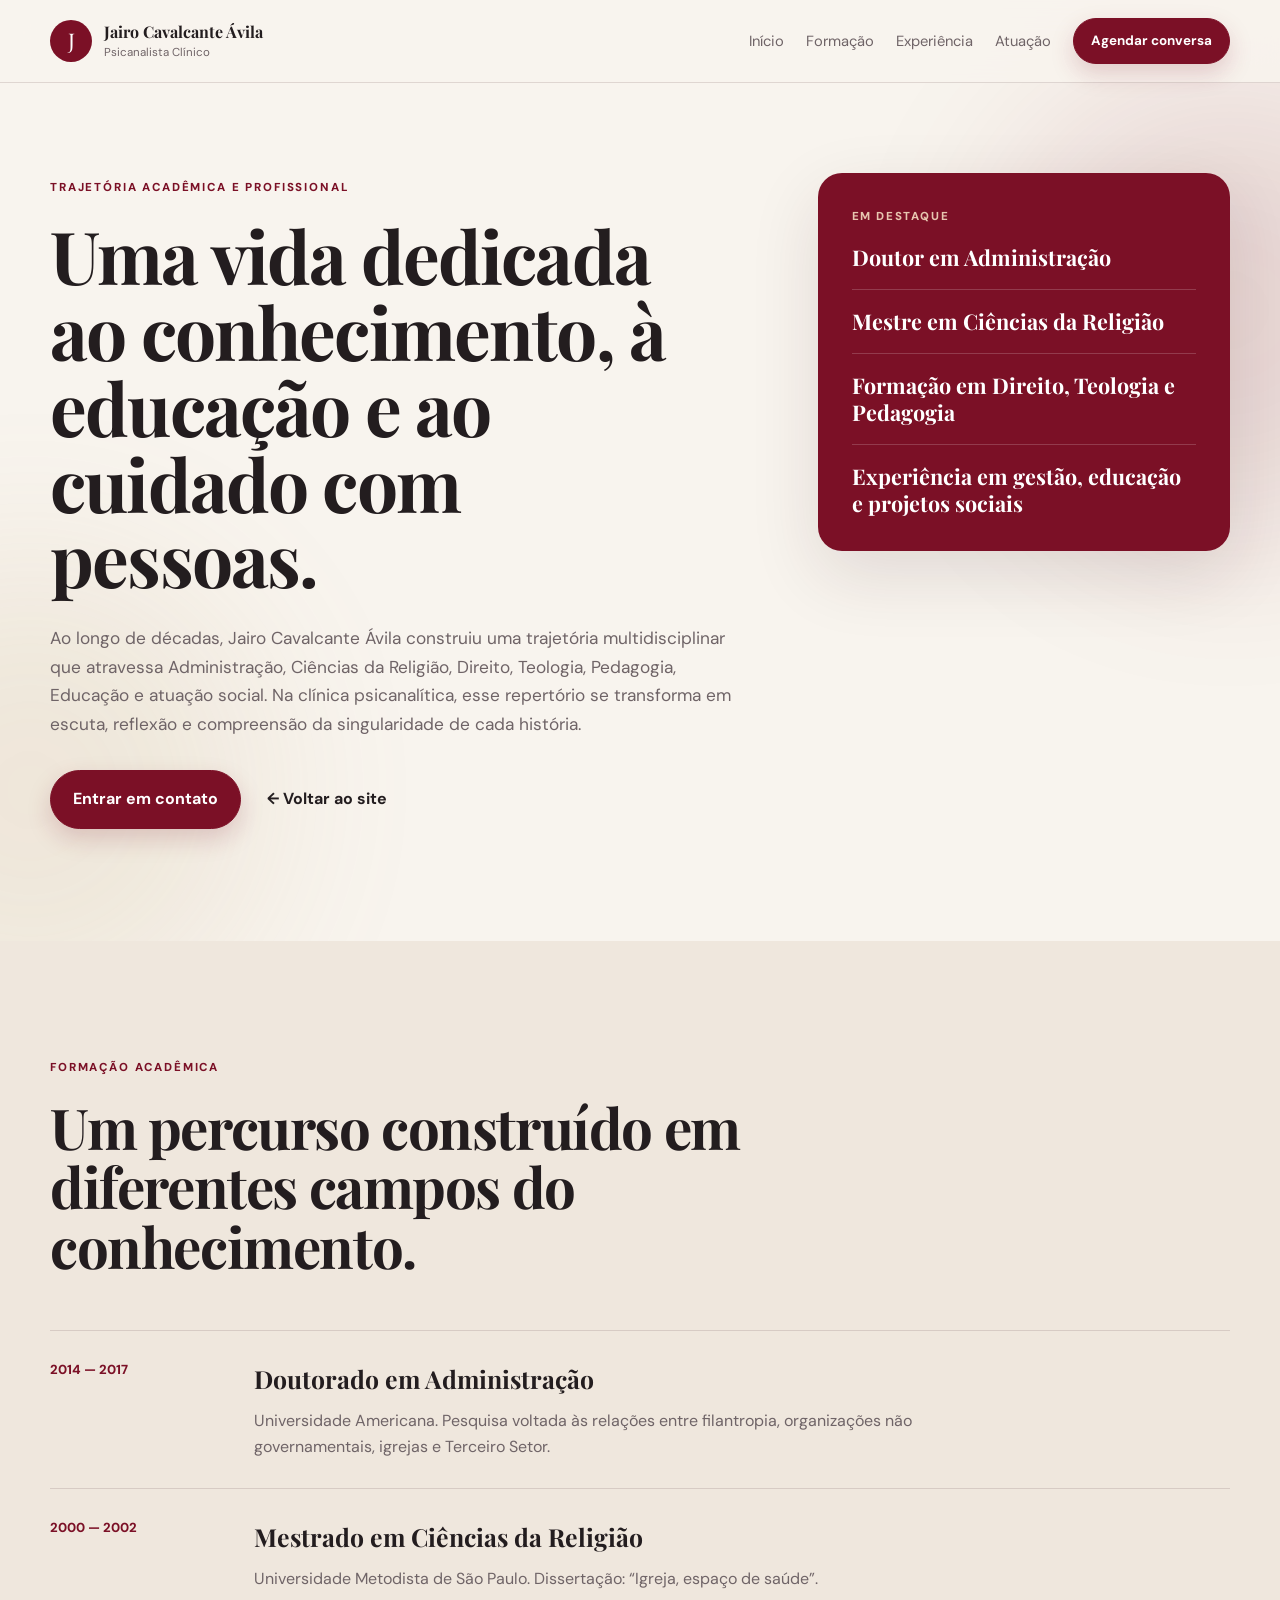
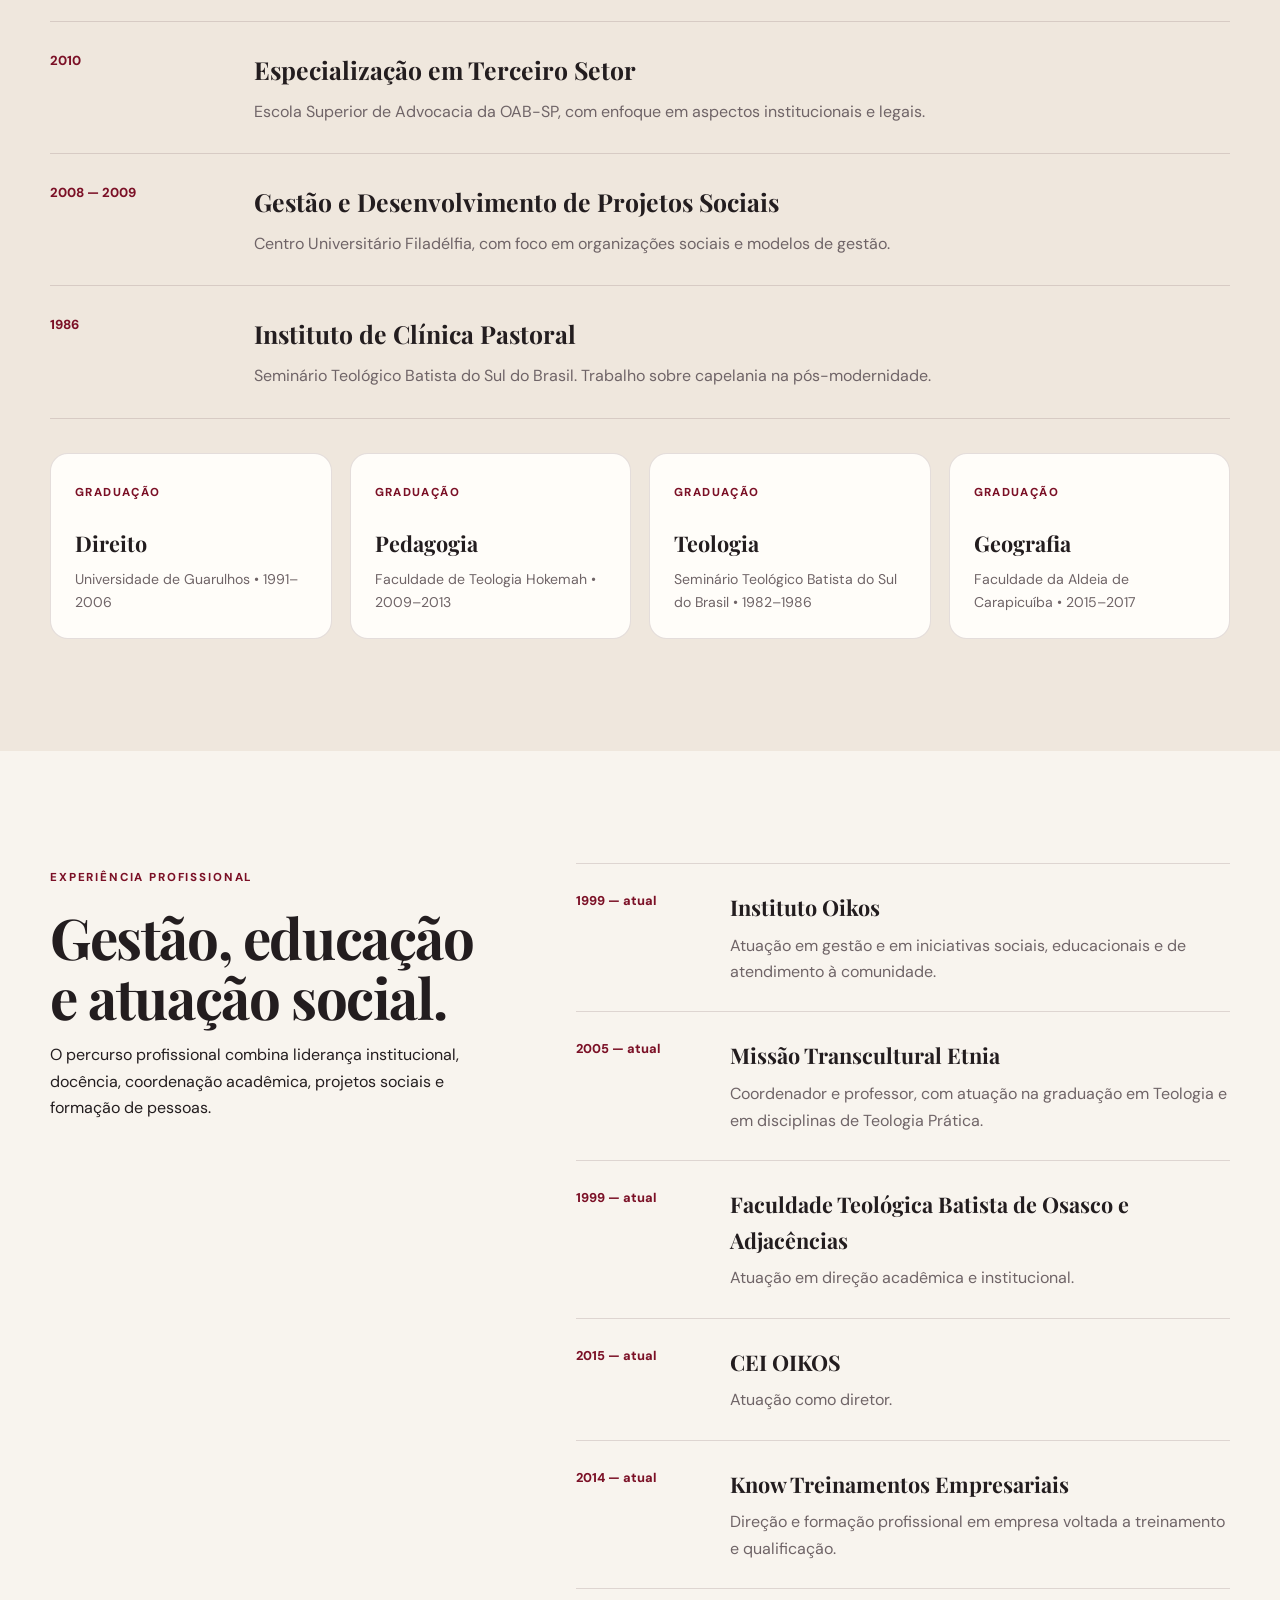
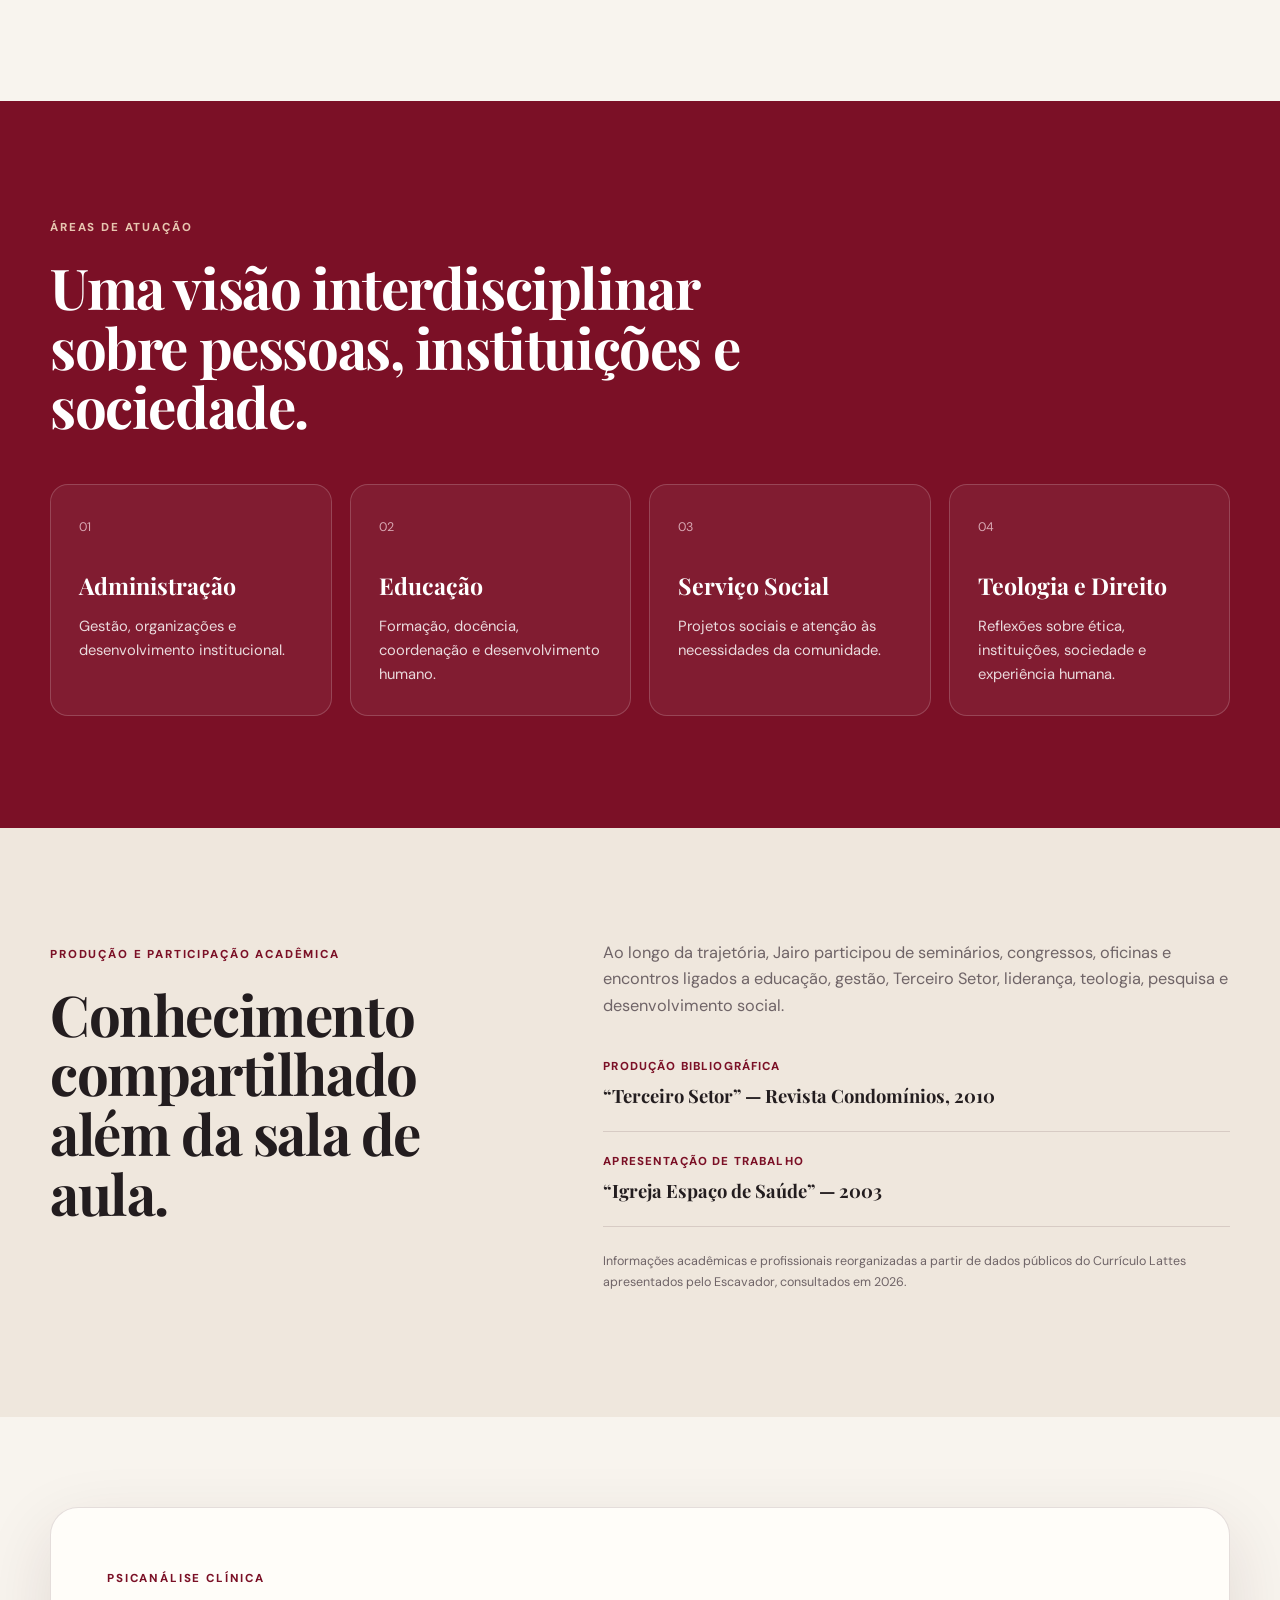
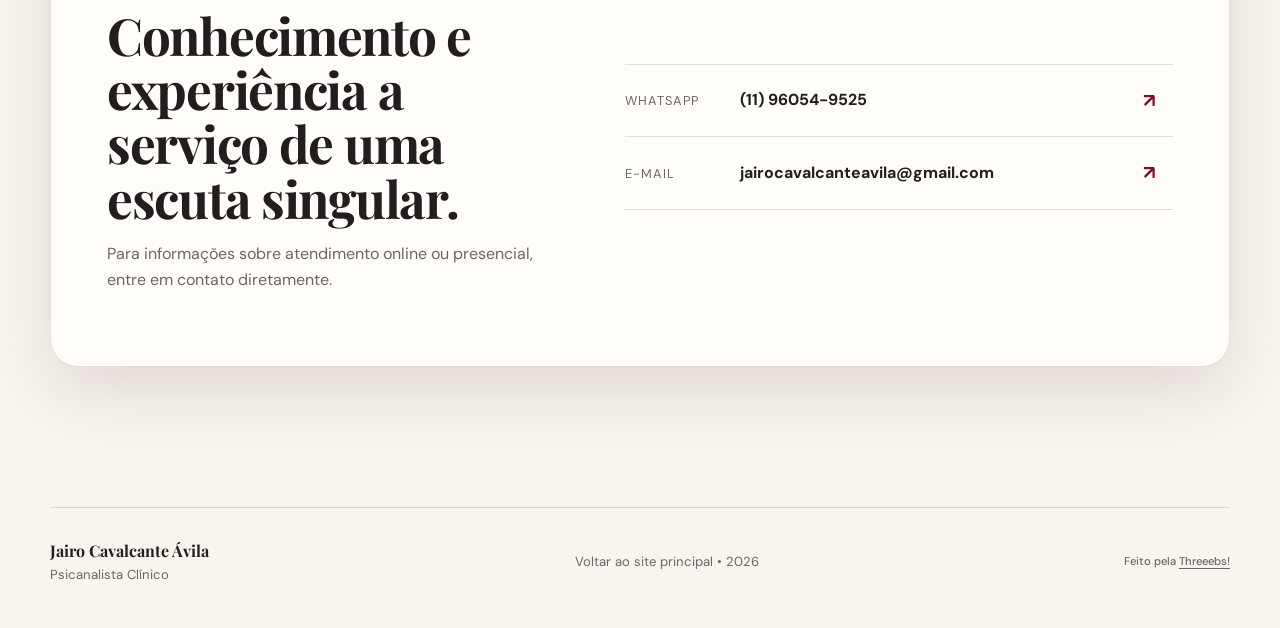
==== commit 9563db3c: "fix: melhora foto, navegação mobile e crédito Threeebs" ====
--- a/public/pages/sobre/index.html
+++ b/public/pages/sobre/index.html
@@ -10,7 +10,7 @@
   <link rel="preconnect" href="https://fonts.gstatic.com" crossorigin>
   <link href="https://fonts.googleapis.com/css2?family=DM+Sans:wght@400;500;600;700&family=Playfair+Display:wght@500;600;700&display=swap" rel="stylesheet">
   <link rel="icon" type="image/svg+xml" href="../../assets/images/favicon.svg">
-  <link rel="stylesheet" href="../../assets/css/styles.css?v=2">
+  <link rel="stylesheet" href="../../assets/css/styles.css?v=3">
   <script src="../../assets/js/script.js" defer></script>
 </head>
 <body>
@@ -23,6 +23,7 @@
         <span class="brand-mark">J</span>
         <span class="brand-copy"><strong>Jairo Cavalcante Ávila</strong><small>Psicanalista Clínico</small></span>
       </a>
+      <a class="back-home-mobile" href="../../" aria-label="Voltar à página inicial"><span aria-hidden="true">←</span> Voltar ao início</a>
       <nav class="nav nav-page" aria-label="Navegação">
         <a href="../../">Início</a>
         <a href="#formacao-completa">Formação</a>
@@ -142,6 +143,6 @@
     </section>
   </main>
 
-  <footer class="footer"><div class="container footer-inner"><div><strong>Jairo Cavalcante Ávila</strong><span>Psicanalista Clínico</span></div><p><a href="../../">Voltar ao site principal</a> • <span id="year"></span></p></div></footer>
+  <footer class="footer"><div class="container footer-inner"><div><strong>Jairo Cavalcante Ávila</strong><span>Psicanalista Clínico</span></div><p><a href="../../">Voltar ao site principal</a> • <span id="year"></span></p><small class="site-credit">Feito pela <a href="https://www.3eb.site/" target="_blank" rel="noopener noreferrer">Threeebs!</a></small></div></footer>
 </body>
 </html>
--- a/public/assets/css/styles.css
+++ b/public/assets/css/styles.css
@@ -56,3 +56,19 @@
 @media(max-width:1000px){.hero-grid{grid-template-columns:1fr}.hero-visual{transform:none}.hero h1{font-size:clamp(3rem,8vw,5rem)}.nav-page{flex-wrap:wrap}}
 @media(max-width:640px){.hero h1{font-size:clamp(2.75rem,12vw,3.9rem)}.hero-meta>div{grid-template-columns:30px auto}.hero-visual{width:100%;padding:0 16px}.hero-meta{justify-content:space-between;gap:14px}.portrait-card{max-width:75%}.quote-card{z-index:1}.about-actions a{font-size:.89rem}}
 @media(prefers-reduced-motion:reduce){*,*::before,*::after{animation-duration:.01ms!important;animation-iteration-count:1!important;transition-duration:.01ms!important;scroll-behavior:auto!important}.hero-visual{transform:none}}
+
+/* V3 — retorno visível no celular e crédito discreto */
+.back-home-mobile{display:none}
+.site-credit{display:block;font:500 .7rem/1.5 var(--sans);color:var(--muted);white-space:nowrap}
+.site-credit a{color:inherit;text-decoration:underline;text-underline-offset:3px}
+.site-credit a:hover{color:var(--wine)}
+@media(max-width:760px){
+  .back-home-mobile{display:inline-flex;align-items:center;justify-content:center;gap:8px;margin-left:auto;padding:10px 12px;border-radius:999px;border:1px solid var(--line);background:var(--card);color:var(--ink);font:700 .78rem/1.2 var(--sans);white-space:nowrap}
+  .back-home-mobile span{color:var(--wine);font-size:1.15rem}
+  .nav-page{display:none}
+  .footer-inner{gap:12px}
+  .site-credit{white-space:normal}
+}
+@media(min-width:761px) and (max-width:1000px){
+  .nav-page{gap:12px}
+}
